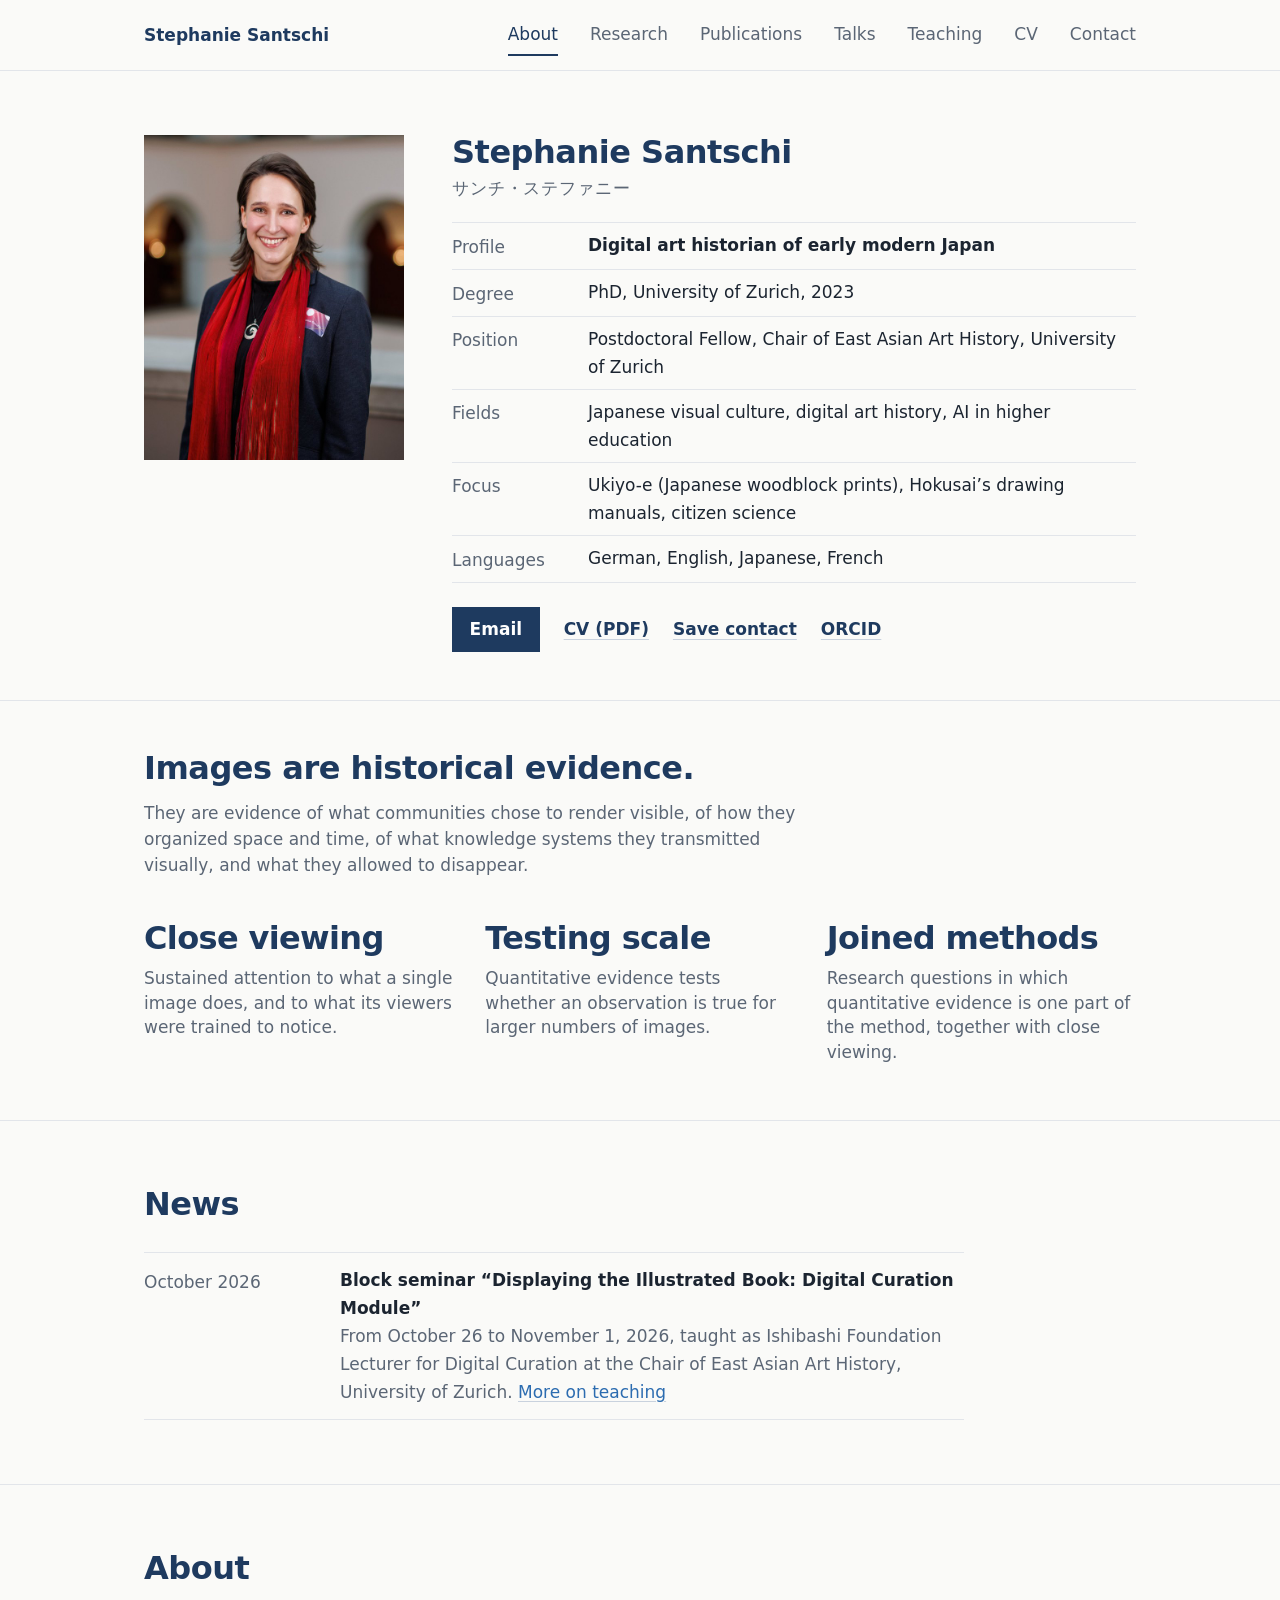
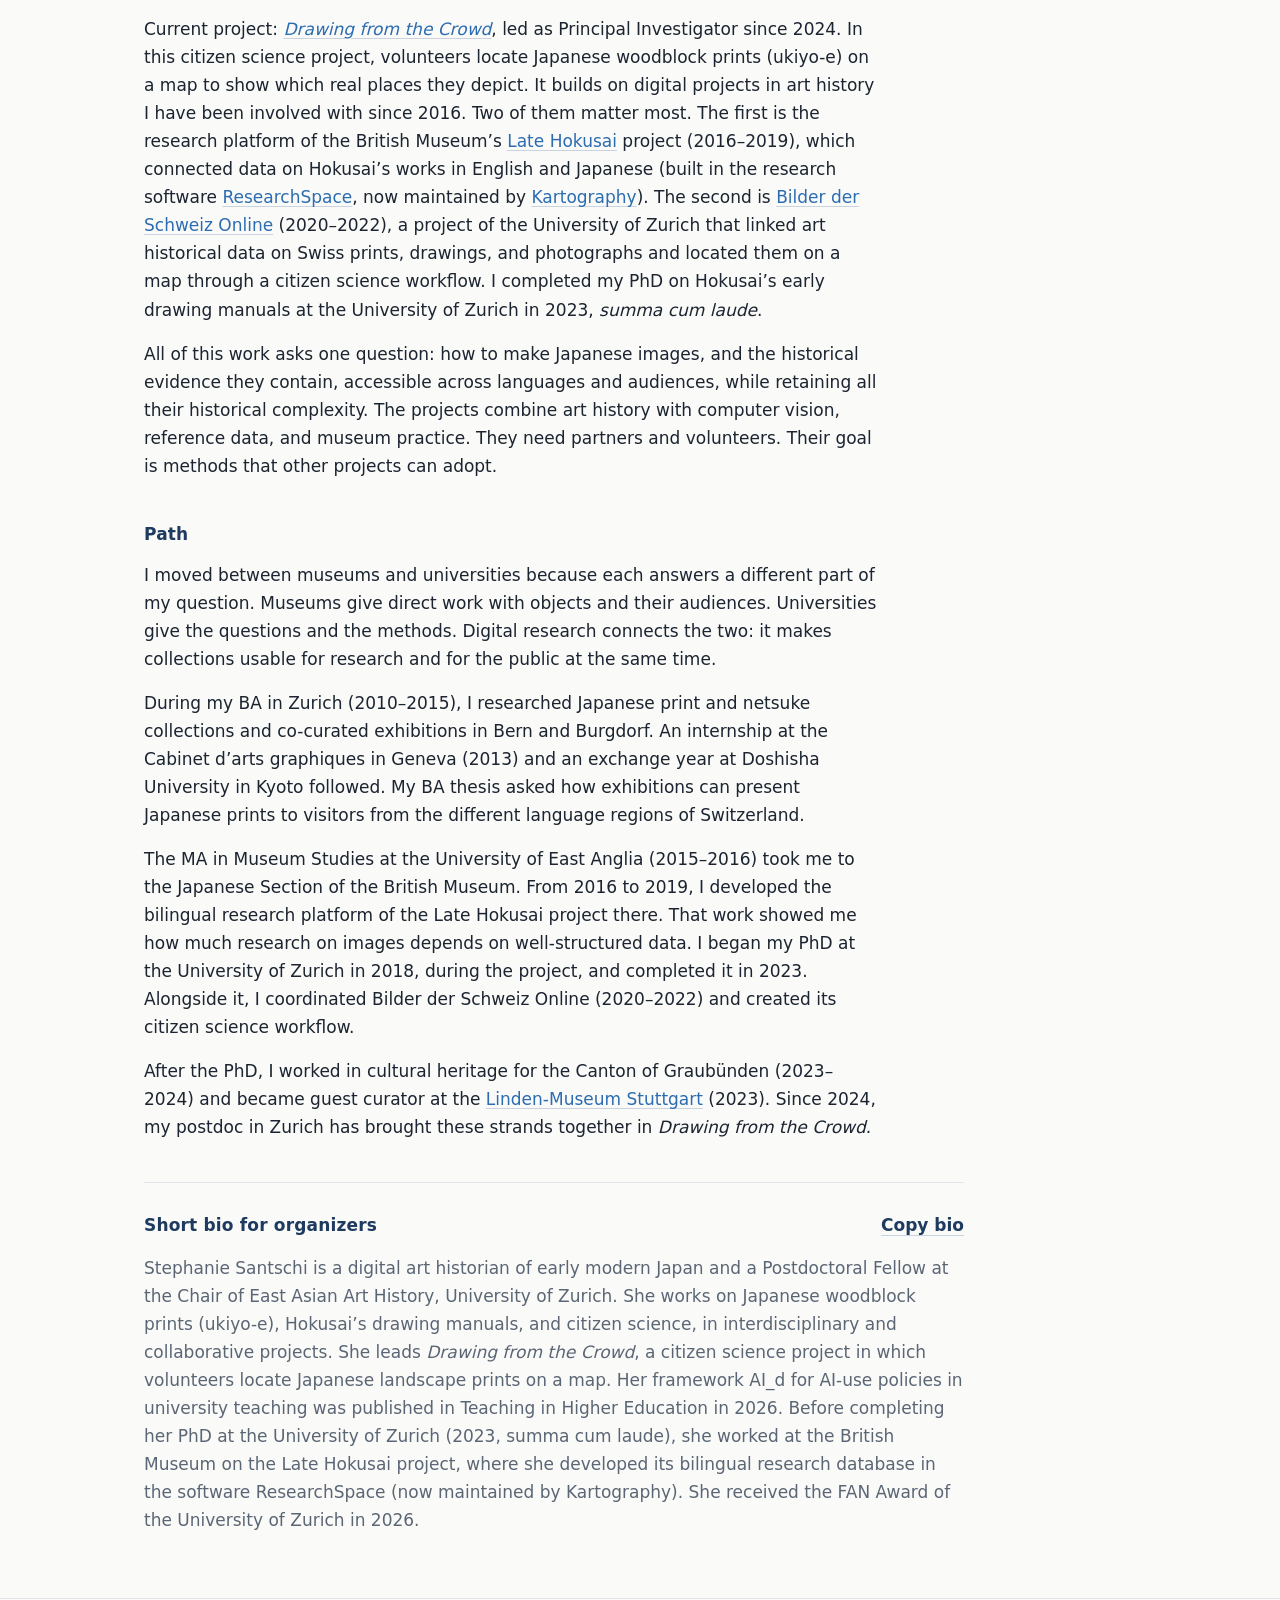
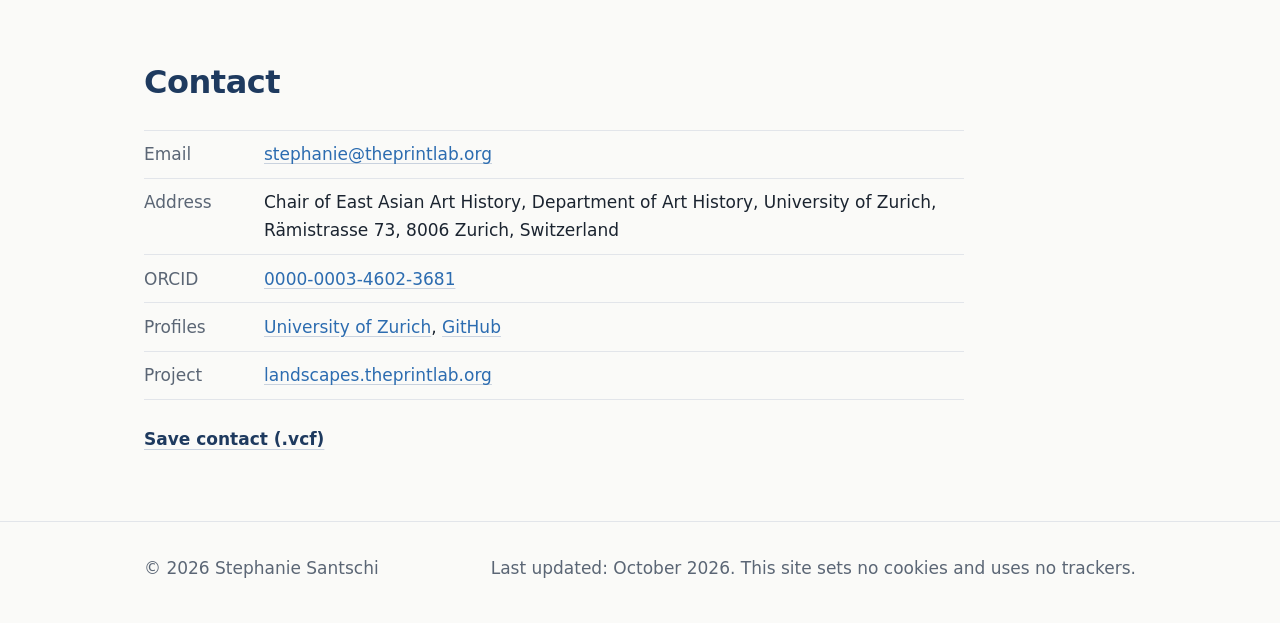
==== index.html @ 29bf8781 "Add files via upload" ====
<!DOCTYPE html>
<html lang="en">
<head>
    <meta charset="UTF-8">
    <meta name="viewport" content="width=device-width, initial-scale=1.0">
    <title>Stephanie Santschi | Digital Art History of Early Modern Japan</title>
    <meta name="description" content="Stephanie Santschi is a digital art historian of early modern Japan. Ukiyo-e, Hokusai, citizen science, and AI in higher education. Postdoctoral Fellow at the University of Zurich.">
    <link rel="canonical" href="https://santschi.theprintlab.org/">
    <link rel="icon" href="data:image/svg+xml,%3Csvg xmlns='http://www.w3.org/2000/svg' viewBox='0 0 64 64'%3E%3Crect width='64' height='64' rx='12' fill='%231E3A5F'/%3E%3Ctext x='32' y='43' font-family='Helvetica,Arial,sans-serif' font-size='30' font-weight='700' fill='%23fff' text-anchor='middle'%3ESS%3C/text%3E%3C/svg%3E">
    <link rel="apple-touch-icon" href="apple-touch-icon.png">
    <meta property="og:type" content="profile">
    <meta property="og:url" content="https://santschi.theprintlab.org/">
    <meta property="og:title" content="Stephanie Santschi">
    <meta property="og:description" content="Art historian of early modern Japan. Ukiyo-e, Hokusai, citizen science, and AI in higher education. University of Zurich.">
    <meta property="og:image" content="https://santschi.theprintlab.org/og-image.jpg">
    <meta property="og:locale" content="en">
    <meta property="profile:first_name" content="Stephanie">
    <meta property="profile:last_name" content="Santschi">
    <meta name="twitter:card" content="summary_large_image">
    <meta name="twitter:title" content="Stephanie Santschi">
    <meta name="twitter:description" content="Art historian of early modern Japan. Ukiyo-e, Hokusai, citizen science, and AI in higher education. University of Zurich.">
    <meta name="twitter:image" content="https://santschi.theprintlab.org/og-image.jpg">

    <script type="application/ld+json">
    {
        "@context": "https://schema.org",
        "@type": "Person",
        "name": "Stephanie Santschi",
        "alternateName": "サンチ・ステファニー",
        "url": "https://santschi.theprintlab.org/",
        "image": "https://santschi.theprintlab.org/Photo_Santschi.jpg",
        "jobTitle": "Postdoctoral Fellow",
        "worksFor": {
            "@type": "CollegeOrUniversity",
            "name": "University of Zurich, Chair of East Asian Art History"
        },
        "alumniOf": [
            { "@type": "CollegeOrUniversity", "name": "University of Zurich" },
            { "@type": "CollegeOrUniversity", "name": "University of East Anglia" }
        ],
        "knowsAbout": ["Japanese art history", "Ukiyo-e", "Katsushika Hokusai", "Digital art history", "Citizen science", "Linked data", "AI in higher education"],
        "identifier": { "@type": "PropertyValue", "propertyID": "ORCID", "value": "0000-0003-4602-3681" },
        "sameAs": [
            "https://orcid.org/0000-0003-4602-3681",
            "https://www.khist.uzh.ch/en/chairs/ostasien/team/Stephanie-Santschi.html",
            "https://github.com/stesantschi",
            "https://landscapes.theprintlab.org"
        ]
    }
    </script>
    <link rel="stylesheet" href="style.css">
</head>
<body>
    <a class="skip" href="#main">Skip to content</a>
    <nav>
        <div class="nav-inner">
            <a href="index.html" class="logo">Stephanie Santschi</a>
            <button class="hamburger" aria-label="Menu" aria-expanded="false" onclick="toggleMenu(this)">
                <span></span><span></span><span></span>
            </button>
            <ul class="nav-links">
                <li><a href="index.html" aria-current="page">About</a></li>
                <li><a href="research.html">Research</a></li>
                <li><a href="publications.html">Publications</a></li>
                <li><a href="talks.html">Talks</a></li>
                <li><a href="teaching.html">Teaching</a></li>
                <li><a href="cv.html">CV</a></li>
                <li><a href="index.html#contact">Contact</a></li>
            </ul>
        </div>
    </nav>

    <main id="main">
        <!-- Facts first -->
        <header class="hero" id="top">
            <div class="container hero-grid">
                <img src="Photo_Santschi.jpg" alt="Portrait of Stephanie Santschi" class="portrait" width="220" height="275">
                <div>
                    <h1>Stephanie Santschi</h1>
                    <p class="name-ja" lang="ja">サンチ・ステファニー</p>
                    <ul class="facts-list">
                        <li><span class="k">Profile</span><span><strong>Digital art historian of early modern Japan</strong></span></li>
                        <li><span class="k">Degree</span><span>PhD, University of Zurich, 2023</span></li>
                        <li><span class="k">Position</span><span>Postdoctoral Fellow, Chair of East Asian Art History, University of Zurich</span></li>
                        <li><span class="k">Fields</span><span>Japanese visual culture, digital art history, AI in higher education</span></li>
                        <li><span class="k">Focus</span><span>Ukiyo-e (Japanese woodblock prints), Hokusai’s drawing manuals, citizen science</span></li>
                        <li><span class="k">Languages</span><span>German, English, Japanese, French</span></li>
                    </ul>
                    <div class="actions">
                        <a href="#" class="btn btn-primary" data-u="stephanie" data-d="theprintlab.org" onclick="return mailTo(this)">Email</a>
                        <a href="Santschi_CV.pdf" class="btn btn-soft">CV (PDF)</a>
                        <button type="button" class="btn btn-line" onclick="downloadVCard()">Save contact</button>
                        <a href="https://orcid.org/0000-0003-4602-3681" class="btn btn-line">ORCID</a>
                    </div>
                </div>
            </div>
        </header>

        <!-- Brand statement -->
        <div class="statement">
            <div class="container">
                <p class="big">Images are historical evidence.</p>
                <p class="small">They are evidence of what communities chose to render visible, of how they organized space and time, of what knowledge systems they transmitted visually, and what they allowed to disappear.</p>
                <ul class="figures">
                    <li><span class="fig">Close viewing</span>Sustained attention to what a single image does, and to what its viewers were trained to notice.</li>
                    <li><span class="fig">Testing scale</span>Quantitative evidence tests whether an observation is true for larger numbers of images.</li>
                    <li><span class="fig">Joined methods</span>Research questions in which quantitative evidence is one part of the method, together with close viewing.</li>
                </ul>
            </div>
        </div>

        <!-- News -->
        <section id="news">
            <div class="container">
                <div class="sec-head"><h2>News</h2></div>
                <div class="body">
                    <ul class="rows">
                        <li><span class="when">October 2026</span><span class="what"><strong>Block seminar “Displaying the Illustrated Book: Digital Curation Module”</strong><span class="sub">From October 26 to November 1, 2026, taught as Ishibashi Foundation Lecturer for Digital Curation at the Chair of East Asian Art History, University of Zurich. <a href="teaching.html">More on teaching</a></span></span></li>
                    </ul>
                </div>
            </div>
        </section>

        <!-- About -->
        <section id="about">
            <div class="container">
                <div class="sec-head"><h2>About</h2></div>
                <div class="body">
                    <p>Current project: <a href="https://landscapes.theprintlab.org"><em>Drawing from the Crowd</em></a>, led as Principal Investigator since 2024. In this citizen science project, volunteers locate Japanese woodblock prints (ukiyo-e) on a map to show which real places they depict. It builds on digital projects in art history I have been involved with since 2016. Two of them matter most. The first is the research platform of the British Museum’s <a href="https://www.britishmuseum.org/research/projects/late-hokusai-thought-technique-society">Late Hokusai</a> project (2016–2019), which connected data on Hokusai’s works in English and Japanese (built in the research software <a href="https://researchspace.org/">ResearchSpace</a>, now maintained by <a href="https://kartography.org/">Kartography</a>). The second is <a href="https://www.sari.uzh.ch/en/portfolio/bilder-der-schweiz-online.html">Bilder der Schweiz Online</a> (2020–2022), a project of the University of Zurich that linked art historical data on Swiss prints, drawings, and photographs and located them on a map through a citizen science workflow. I completed my PhD on Hokusai’s early drawing manuals at the University of Zurich in 2023, <em>summa cum laude</em>.</p>
                    <p>All of this work asks one question: how to make Japanese images, and the historical evidence they contain, accessible across languages and audiences, while retaining all their historical complexity. The projects combine art history with computer vision, reference data, and museum practice. They need partners and volunteers. Their goal is methods that other projects can adopt.</p>
                    <h3>Path</h3>
                    <p>I moved between museums and universities because each answers a different part of my question. Museums give direct work with objects and their audiences. Universities give the questions and the methods. Digital research connects the two: it makes collections usable for research and for the public at the same time.</p>
                    <p>During my BA in Zurich (2010–2015), I researched Japanese print and netsuke collections and co-curated exhibitions in Bern and Burgdorf. An internship at the Cabinet d’arts graphiques in Geneva (2013) and an exchange year at Doshisha University in Kyoto followed. My BA thesis asked how exhibitions can present Japanese prints to visitors from the different language regions of Switzerland.</p>
                    <p>The MA in Museum Studies at the University of East Anglia (2015–2016) took me to the Japanese Section of the British Museum. From 2016 to 2019, I developed the bilingual research platform of the Late Hokusai project there. That work showed me how much research on images depends on well-structured data. I began my PhD at the University of Zurich in 2018, during the project, and completed it in 2023. Alongside it, I coordinated Bilder der Schweiz Online (2020–2022) and created its citizen science workflow.</p>
                    <p>After the PhD, I worked in cultural heritage for the Canton of Graubünden (2023–2024) and became guest curator at the <a href="https://www.lindenmuseum.de/">Linden-Museum Stuttgart</a> (2023). Since 2024, my postdoc in Zurich has brought these strands together in <em>Drawing from the Crowd</em>.</p>

                    <div class="bio-box">
                        <div class="bio-head">
                            <h3>Short bio for organizers</h3>
                            <button type="button" class="btn btn-soft" onclick="copyBio(this)">Copy bio</button>
                        </div>
                        <p id="bio-text">Stephanie Santschi is a digital art historian of early modern Japan and a Postdoctoral Fellow at the Chair of East Asian Art History, University of Zurich. She works on Japanese woodblock prints (ukiyo-e), Hokusai’s drawing manuals, and citizen science, in interdisciplinary and collaborative projects. She leads <em>Drawing from the Crowd</em>, a citizen science project in which volunteers locate Japanese landscape prints on a map. Her framework AI_d for AI-use policies in university teaching was published in Teaching in Higher Education in 2026. Before completing her PhD at the University of Zurich (2023, summa cum laude), she worked at the British Museum on the Late Hokusai project, where she developed its bilingual research database in the software ResearchSpace (now maintained by Kartography). She received the FAN Award of the University of Zurich in 2026.</p>
                    </div>
                </div>
            </div>
        </section>

        <!-- VII Contact -->
        <section id="contact">
            <div class="container">
                <div class="sec-head"><h2>Contact</h2></div>
                <div class="contact-card">
                    <dl>
                        <dt>Email</dt>
                        <dd><a href="#" data-u="stephanie" data-d="theprintlab.org" data-label="1" onclick="return mailTo(this)"></a></dd>
                        <dt>Address</dt>
                        <dd>Chair of East Asian Art History, Department of Art History, University of Zurich, Rämistrasse 73, 8006 Zurich, Switzerland</dd>
                        <dt>ORCID</dt>
                        <dd><a href="https://orcid.org/0000-0003-4602-3681">0000-0003-4602-3681</a></dd>
                        <dt>Profiles</dt>
                        <dd><a href="https://www.khist.uzh.ch/en/chairs/ostasien/team/Stephanie-Santschi.html">University of Zurich</a>, <a href="https://github.com/stesantschi">GitHub</a></dd>
                        <!-- When live: <dt>Digital art history</dt><dd><a href="https://digitalarthistory.theprintlab.org">digitalarthistory.theprintlab.org</a></dd> -->
                        <dt>Project</dt>
                        <dd><a href="https://landscapes.theprintlab.org">landscapes.theprintlab.org</a></dd>
                    </dl>
                    <button type="button" class="btn btn-soft" onclick="downloadVCard()">Save contact (.vcf)</button>
                </div>
            </div>
        </section>
    </main>

    <footer>
        <div class="container">
            <span>&copy; 2026 Stephanie Santschi</span>
            <span>Last updated: October 2026. This site sets no cookies and uses no trackers.</span>
        </div>
    </footer>

    <script src="site.js"></script>
</body>
</html>
---- style.css ----
:root {
    --bg: #FAFAF8;            /* off-white page */
    --surface: #FFFFFF;
    --text: #1B2430;
    --muted: #5B6675;
    --navy: #1E3A5F;          /* headings, primary button */
    --navy-deep: #162C49;
    --blue: #2C6CB0;          /* links, numbers, accents */
    --blue-light: #9CC3EA;    /* accents on navy */
    --blue-soft: #E8F0F9;     /* soft fills */
    --line: #E2E5EA;
    --line-strong: #C9D2DE;

    /* System fonts only: nothing is fetched from another server */
    --font: system-ui, -apple-system, "Segoe UI", Roboto, "Helvetica Neue", Arial,
            "Hiragino Sans", "Yu Gothic", Meiryo, "Noto Sans CJK JP", sans-serif;

    /* Two sizes only: titles and text. Hierarchy comes from weight and colour. */
    --title: 2rem;
    --text-size: 1.0625rem;
    --step--1: var(--text-size);
    --step-0:  var(--text-size);
    --step-1:  var(--text-size);
    --step-2:  var(--title);
    --step-3:  var(--title);
    --step-4:  var(--title);

    --measure: 68ch;
    --radius: 6px;
}

* { margin: 0; padding: 0; box-sizing: border-box; }
html { scroll-behavior: smooth; scroll-padding-top: 4.5rem; }
body {
    font-family: var(--font);
    font-size: var(--step-0);
    line-height: 1.65;
    background: var(--bg);
    color: var(--text);
    -webkit-font-smoothing: antialiased;
}
a { color: var(--blue); text-decoration: underline; text-decoration-color: var(--line-strong); text-underline-offset: 0.18em; }
a:hover { text-decoration-color: var(--blue); }
a:focus-visible, button:focus-visible { outline: 2px solid var(--blue); outline-offset: 2px; border-radius: 2px; }
.skip { position: absolute; left: -999px; }
.skip:focus { left: 1rem; top: 1rem; background: #fff; padding: 0.5rem 1rem; z-index: 200; }

/* Navigation */
nav {
    position: sticky; top: 0; z-index: 100;
    background: rgba(250, 250, 248, 0.94);
    backdrop-filter: blur(8px); -webkit-backdrop-filter: blur(8px);
    border-bottom: 1px solid var(--line);
}
.nav-inner {
    display: flex; align-items: center; justify-content: space-between; flex-wrap: wrap;
    max-width: 1040px; margin: 0 auto; padding: 0.9rem 1.5rem;
}
.logo { font-family: var(--font); font-size: var(--text-size); font-weight: 700; color: var(--navy); text-decoration: none; }
.nav-links { display: flex; gap: 2rem; list-style: none; align-items: center; }
.nav-links a { font-size: var(--step--1); color: var(--muted); text-decoration: none; }
.nav-links a:hover { color: var(--navy); }
.nav-links .num { font-family: var(--font); color: var(--blue); font-weight: 700; margin-right: 0.3rem; }
.hamburger { display: none; flex-direction: column; gap: 5px; padding: 8px; background: none; border: none; cursor: pointer; }
.hamburger span { width: 22px; height: 2px; background: var(--navy); border-radius: 2px; transition: transform 0.25s, opacity 0.25s; }
.hamburger.active span:nth-child(1) { transform: translateY(7px) rotate(45deg); }
.hamburger.active span:nth-child(2) { opacity: 0; }
.hamburger.active span:nth-child(3) { transform: translateY(-7px) rotate(-45deg); }

.container { max-width: 1040px; margin: 0 auto; padding: 0 1.5rem; }

/* Hero: facts first */
.hero { padding: 4rem 0 3rem; }
.hero-grid { display: grid; grid-template-columns: 260px minmax(0, 1fr); gap: 3rem; align-items: start; }
.portrait { width: 260px; height: 325px; object-fit: cover; object-position: center top; background: var(--line); }
.hero h1 { font-size: var(--step-4); line-height: 1.08; font-weight: 700; color: var(--navy); letter-spacing: -0.015em; }
.name-ja { color: var(--muted); margin: 0.3rem 0 1.25rem; letter-spacing: 0.05em; }
.facts-list { list-style: none; margin-bottom: 1.5rem; border-top: 1px solid var(--line); }
.facts-list li { display: grid; grid-template-columns: 7.5rem minmax(0, 1fr); gap: 1rem; padding: 0.5rem 0; border-bottom: 1px solid var(--line); }
.facts-list .k { font-size: var(--step--1); color: var(--muted); padding-top: 0.1rem; }
.actions { display: flex; flex-wrap: wrap; gap: 0.5rem 1.5rem; align-items: center; }
.btn {
    font: inherit; font-size: var(--step--1); font-weight: 600; color: var(--navy);
    background: none; border: 0; padding: 0.3rem 0; cursor: pointer;
    text-decoration: underline; text-decoration-color: var(--line-strong); text-underline-offset: 0.25em;
}
.btn:hover { text-decoration-color: var(--navy); }
.btn-primary { background: var(--navy); color: #fff; padding: 0.55rem 1.1rem; text-decoration: none; }
.btn-primary:hover { background: var(--navy-deep); }

/* Statement: type only */
.statement { padding: 3rem 0 3.5rem; border-top: 1px solid var(--line); }
.statement p.big { font-size: var(--step-3); font-weight: 700; line-height: 1.2; color: var(--navy); letter-spacing: -0.015em; }
.statement p.small { max-width: 62ch; color: var(--muted); font-size: var(--step-1); line-height: 1.55; margin-top: 0.75rem; }
.figures { list-style: none; display: grid; grid-template-columns: repeat(3, minmax(0, 1fr)); gap: 2rem; margin-top: 2.25rem; }
.figures li { color: var(--muted); font-size: var(--step--1); line-height: 1.45; }
.figures .fig { display: block; color: var(--navy); font-size: var(--step-3); font-weight: 700; letter-spacing: -0.02em; margin-bottom: 0.3rem; }

/* Sections */
section { padding: 4rem 0; border-top: 1px solid var(--line); }
.sec-head { display: flex; align-items: baseline; gap: 0.9rem; margin-bottom: 1.75rem; }
.sec-head .num { font-size: var(--title); font-weight: 700; color: var(--blue); min-width: 2.2rem; }
h2 { font-size: var(--step-3); font-weight: 700; letter-spacing: -0.015em; color: var(--navy); line-height: 1.2; }
h3 { font-size: var(--step-0); font-weight: 700; color: var(--navy); margin: 2.5rem 0 0.8rem; letter-spacing: 0.01em; }
h4 { font-size: var(--step-1); color: var(--navy); line-height: 1.3; margin-bottom: 0.4rem; }
.body > h3:first-child { margin-top: 0; }
.body p { max-width: var(--measure); margin-bottom: 1rem; }
.body p:last-child { margin-bottom: 0; }
.lead { font-weight: 600; color: var(--navy); }

.questions { margin: 1.75rem 0; }
.questions p { font-size: var(--step-1); font-weight: 600; line-height: 1.4; margin: 0.2rem 0; color: var(--navy); }

.band { max-width: var(--measure); margin-top: 2rem; }
.band .gold { display: block; font-weight: 700; color: var(--navy); }

/* Columns without boxes */
.grid2 { display: grid; grid-template-columns: repeat(auto-fit, minmax(min(300px, 100%), 1fr)); gap: 2rem 3rem; }
.grid3 { display: grid; grid-template-columns: repeat(auto-fit, minmax(min(240px, 100%), 1fr)); gap: 2rem 2.5rem; }
.questions + .grid2 { margin-top: 1.75rem; }
.card p { color: var(--muted); margin-bottom: 0.6rem; max-width: none; }
.card p:last-child { margin-bottom: 0; }
.kicker { display: block; font-size: var(--step--1); color: var(--muted); margin-bottom: 0.3rem; }

.ptable { width: 100%; border-collapse: collapse; font-size: var(--step--1); margin: 0.75rem 0 1rem; }
.ptable th, .ptable td { text-align: left; padding: 0.4rem 0.5rem 0.4rem 0; border-bottom: 1px solid var(--line); vertical-align: top; }
.ptable th { color: var(--muted); font-weight: 500; width: 7.5rem; }
.links { display: flex; flex-wrap: wrap; gap: 0.4rem 1.5rem; font-size: var(--step--1); font-weight: 600; }

.concept h4 { font-style: italic; }
.concept p { color: var(--muted); }

/* Plain lists */
.chips { list-style: none; columns: 2; column-gap: 3rem; max-width: 820px; }
.chips li { padding: 0.3rem 0; break-inside: avoid; }

.rows { list-style: none; max-width: 820px; }
.rows li { display: grid; grid-template-columns: 11rem minmax(0, 1fr); gap: 1.25rem; padding: 0.8rem 0; border-bottom: 1px solid var(--line); }
.rows li:first-child { border-top: 1px solid var(--line); }
.when { font-size: var(--step--1); color: var(--muted); font-variant-numeric: tabular-nums; padding-top: 0.15rem; }
.what strong { font-weight: 600; }
.what .sub { display: block; font-size: var(--step--1); color: var(--muted); }

.pubs { list-style: none; max-width: 820px; }
.pubs li { padding: 0.7rem 0; border-bottom: 1px solid var(--line); }
.pubs li:first-child { border-top: 1px solid var(--line); }
.pubs .venue { color: var(--muted); }
.pubs .link { font-size: var(--step--1); font-weight: 600; white-space: nowrap; }
.pubs .link.url { font-weight: 400; white-space: normal; overflow-wrap: anywhere; }

.note { font-size: var(--step--1); color: var(--muted); margin-top: 1rem; }

.feature { margin: 2.5rem 0 0; max-width: 820px; }
.feature img { display: block; width: 100%; height: auto; }
.feature figcaption { font-size: var(--step--1); color: var(--muted); margin-top: 0.5rem; }

.bio-box { margin-top: 2.5rem; padding-top: 1.5rem; border-top: 1px solid var(--line); max-width: 820px; }
.bio-head { display: flex; justify-content: space-between; align-items: baseline; gap: 1rem; flex-wrap: wrap; margin-bottom: 0.6rem; }
.bio-head h3 { margin: 0; }
.bio-box p { color: var(--muted); max-width: none; }

.contact-card { max-width: 820px; }
.contact-card dl { display: grid; grid-template-columns: 7.5rem minmax(0, 1fr); gap: 0; margin-bottom: 1.25rem; border-top: 1px solid var(--line); }
.contact-card dt, .contact-card dd { padding: 0.6rem 0; border-bottom: 1px solid var(--line); }
.contact-card dt { font-size: var(--step--1); color: var(--muted); }
.contact-card dd { overflow-wrap: anywhere; }

/* Partner slider: outlined tiles, manual scrolling only */
.slider { max-width: 100%; }
.slides { list-style: none; display: flex; gap: 1rem; overflow-x: auto; scroll-snap-type: x mandatory; scroll-behavior: smooth; padding-bottom: 0.5rem; scrollbar-width: thin; }
.slides:focus-visible { outline: 2px solid var(--blue); outline-offset: 4px; }
.slide { flex: 0 0 15rem; scroll-snap-align: start; border: 1px solid var(--line-strong); padding: 1.1rem 1.2rem; min-height: 8.5rem; display: flex; flex-direction: column; gap: 0.4rem; }
.slide strong { color: var(--navy); font-weight: 600; }
.slide span { color: var(--muted); }
.slider-nav { display: flex; gap: 0.5rem; margin-top: 0.75rem; }
.slider-btn { font: inherit; width: 2.5rem; height: 2.5rem; border: 1px solid var(--line-strong); background: none; color: var(--navy); cursor: pointer; }
.slider-btn:hover { border-color: var(--navy); }
@media (prefers-reduced-motion: reduce) { .slides { scroll-behavior: auto; } }

footer { border-top: 1px solid var(--line); color: var(--muted); padding: 2rem 0 2.5rem; font-size: var(--step--1); }
footer .container { display: flex; justify-content: space-between; flex-wrap: wrap; gap: 0.5rem 1.5rem; }

@media (max-width: 960px) {
    .hamburger { display: flex; }
    .nav-links { display: none; flex-direction: column; gap: 0.9rem; width: 100%; padding: 1rem 0 0.5rem; }
    .nav-links.active { display: flex; }
}
@media (max-width: 700px) {
    .nav-inner, .container { padding-left: 1rem; padding-right: 1rem; }
    .hero { padding: 2rem 0 2.5rem; }
    .hero-grid { grid-template-columns: 1fr; gap: 1.5rem; }
    .portrait { width: 140px; height: 175px; }
    .hero h1 { font-size: var(--step-3); }
    .facts-list li { grid-template-columns: 1fr; gap: 0; }
    .statement { padding: 2.25rem 0 2.5rem; }
    .statement p.big { font-size: var(--step-2); }
    .figures { grid-template-columns: 1fr; gap: 1rem; }
    section { padding: 2.75rem 0; }
    h2 { font-size: var(--step-2); }
    .rows li { grid-template-columns: 1fr; gap: 0.1rem; }
    .contact-card dl { grid-template-columns: 1fr; }
    .contact-card dt { border-bottom: 0; padding-bottom: 0; }
    .chips { columns: 1; }
}
@media print {
    nav, .actions, footer, .statement, .contact-card .btn { display: none; }
    body { background: #fff; font-size: 11pt; }
    section { padding: 1.25rem 0; }
}

/* Current page in the menu */
.nav-links a { display: inline-block; padding: 0.35rem 0; border-bottom: 2px solid transparent; }
.nav-links a[aria-current="page"] { color: var(--navy); border-bottom-color: var(--navy); }
@media (max-width: 960px) { .nav-links a[aria-current="page"] { border-bottom-color: transparent; font-weight: 600; } }

/* Page heading on sub-pages */
.page-head { padding: 3.5rem 0 0; }
.page-head h1 { font-size: var(--title); line-height: 1.15; font-weight: 700; color: var(--navy); letter-spacing: -0.015em; }
.page-head p { color: var(--muted); margin-top: 0.5rem; max-width: var(--measure); }
.page-head + section { border-top: 0; padding-top: 2.5rem; }

/* Unfoldable lists */
details.more { max-width: 820px; margin-top: 1rem; }
details.more > summary {
    cursor: pointer; list-style: none; font-weight: 600; color: var(--navy);
    padding: 0.8rem 0; border-bottom: 1px solid var(--line);
}
details.more > summary::-webkit-details-marker { display: none; }
details.more > summary::after { content: "Show"; float: right; font-weight: 400; color: var(--blue); }
details.more[open] > summary::after { content: "Hide"; }
details.more > .rows li:first-child, details.more > .pubs li:first-child { border-top: 0; }
.year { font-weight: 700; color: var(--navy); margin: 2rem 0 0.4rem; }
.year:first-child { margin-top: 0; }
.next-links { display: flex; flex-wrap: wrap; gap: 0.5rem 1.5rem; margin-top: 2rem; font-weight: 600; }
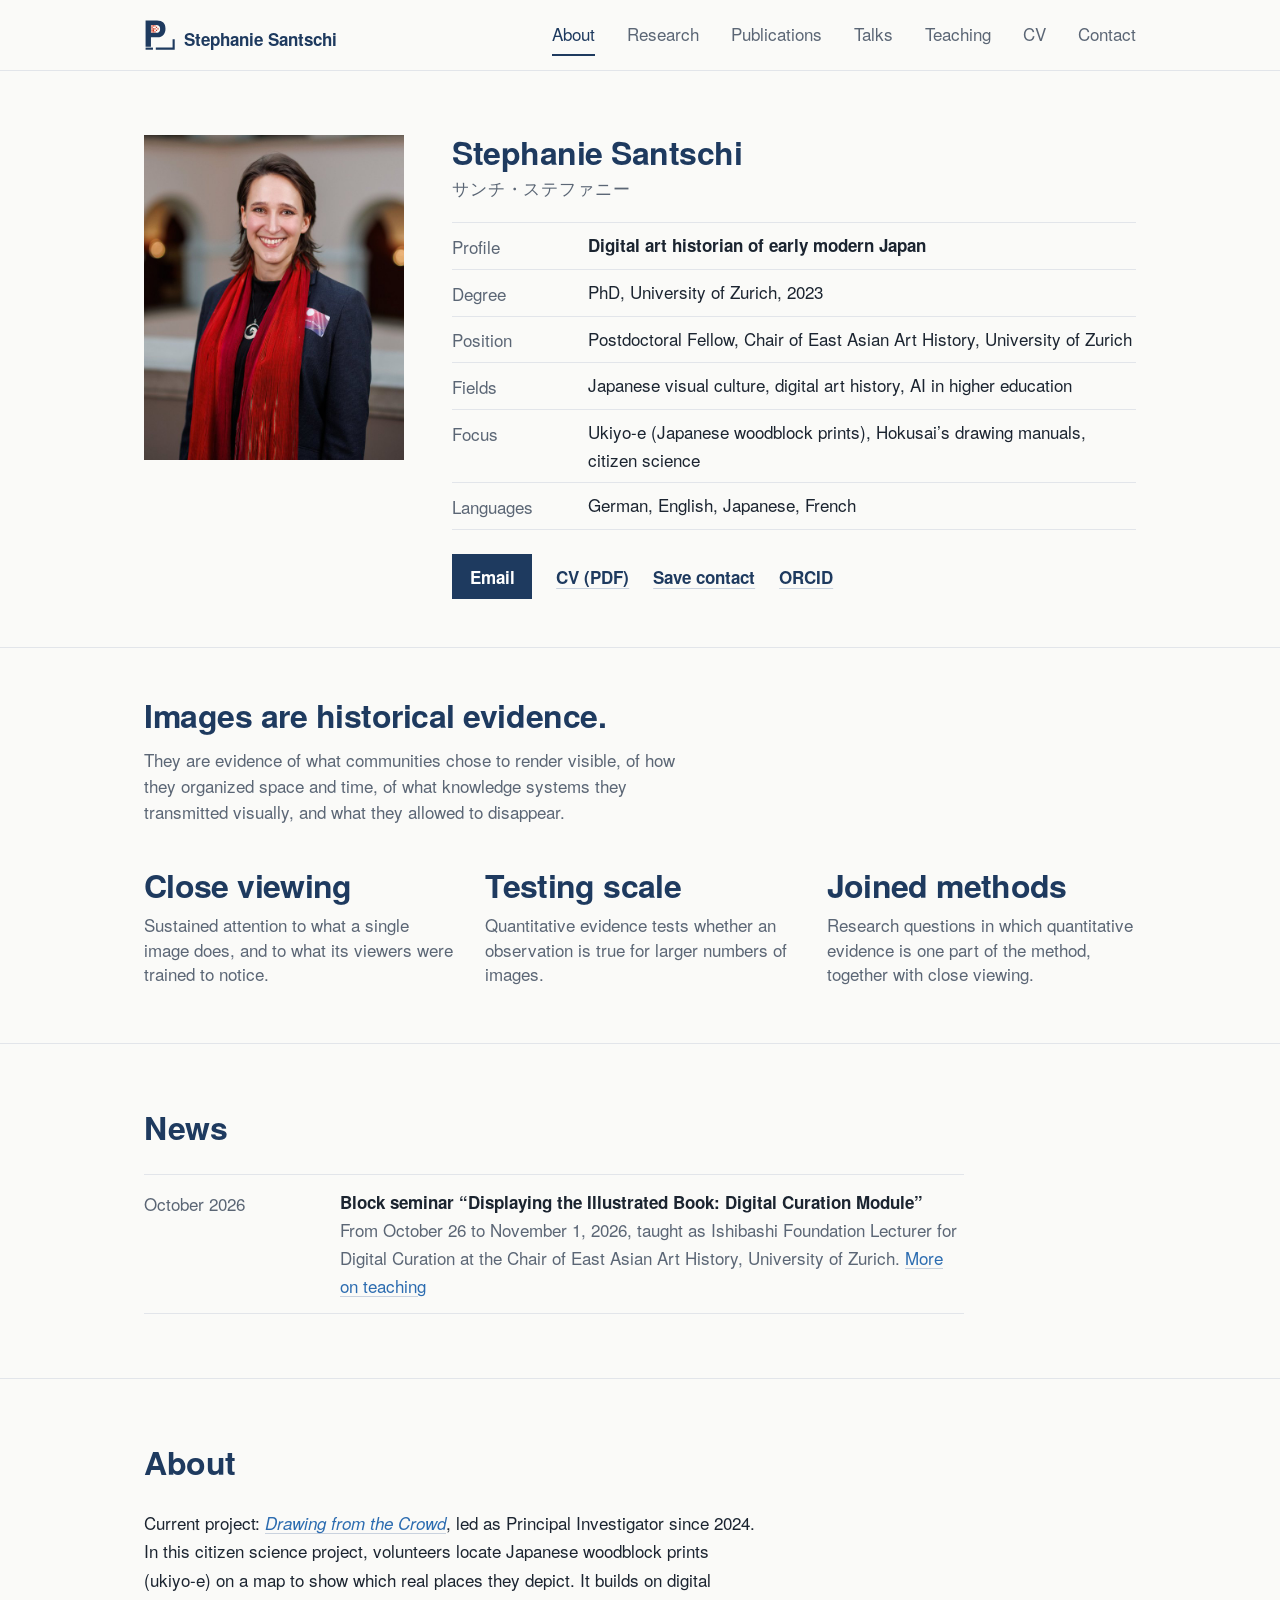
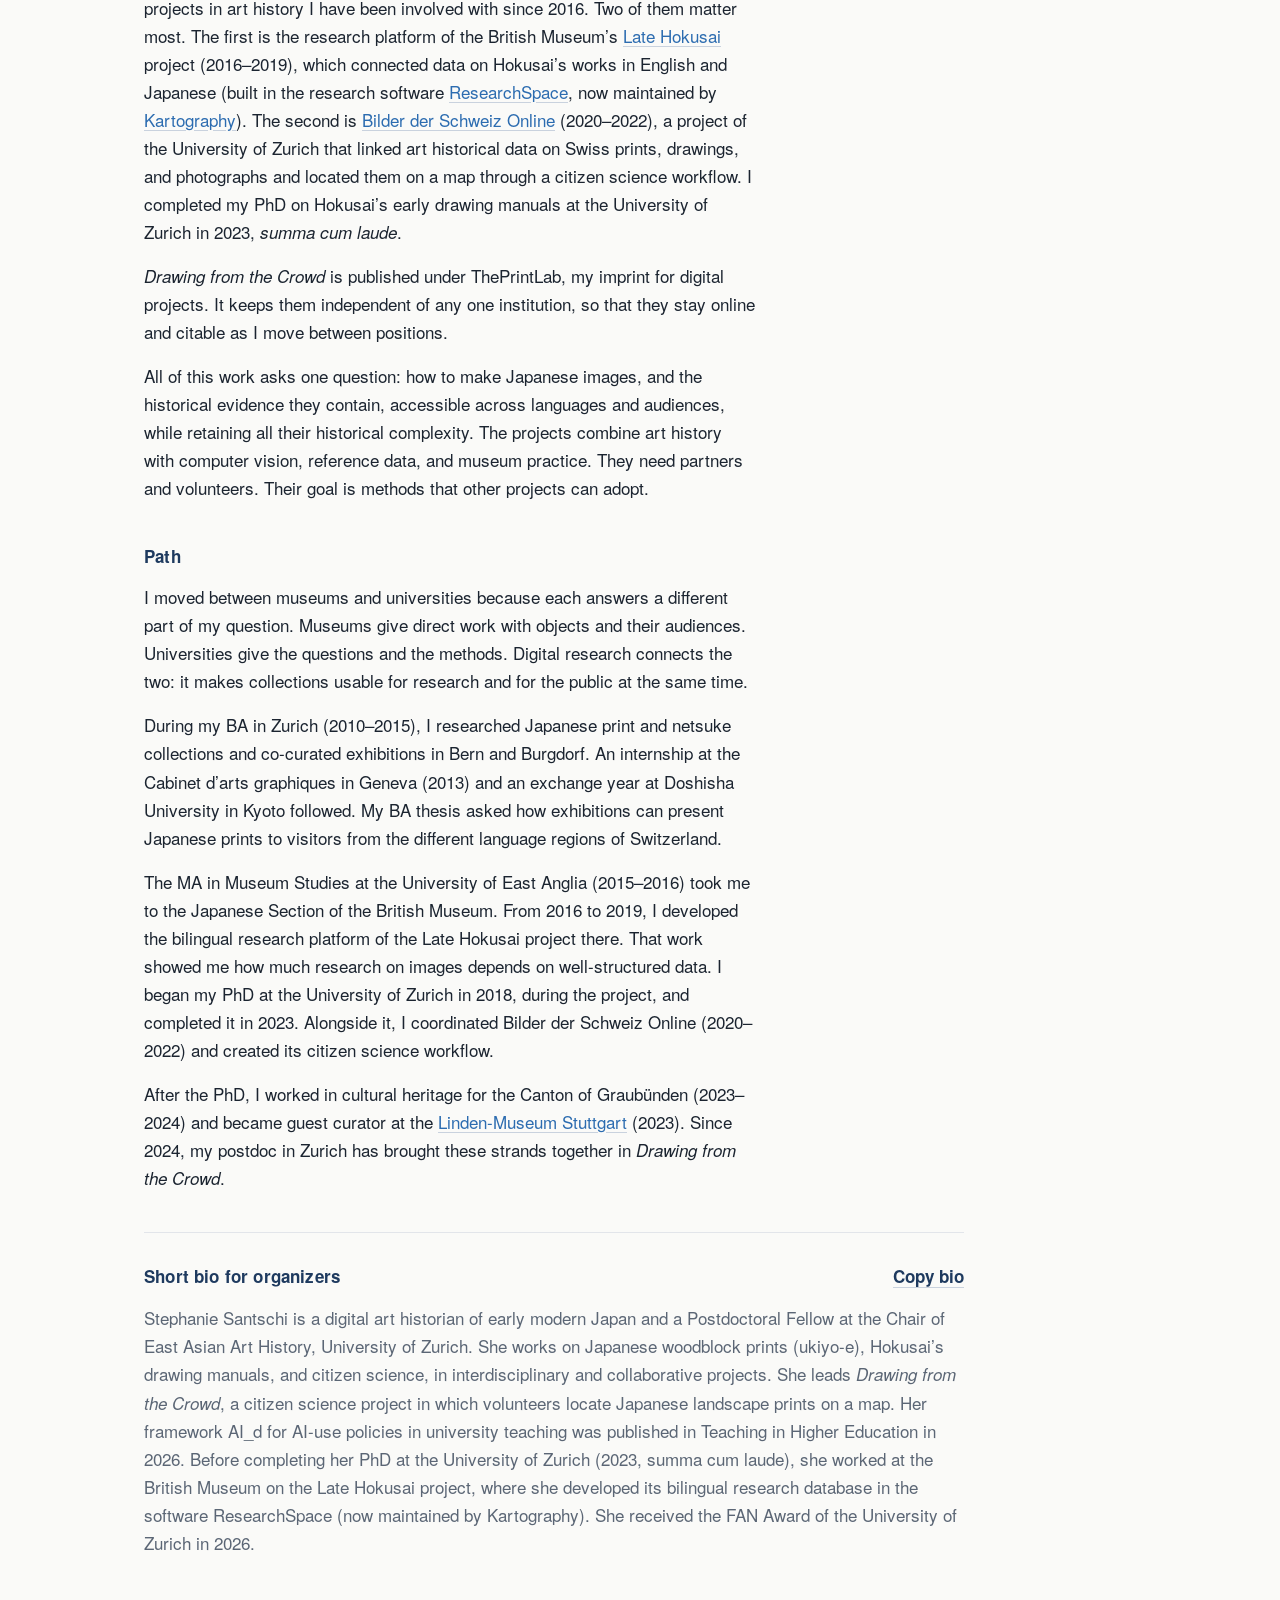
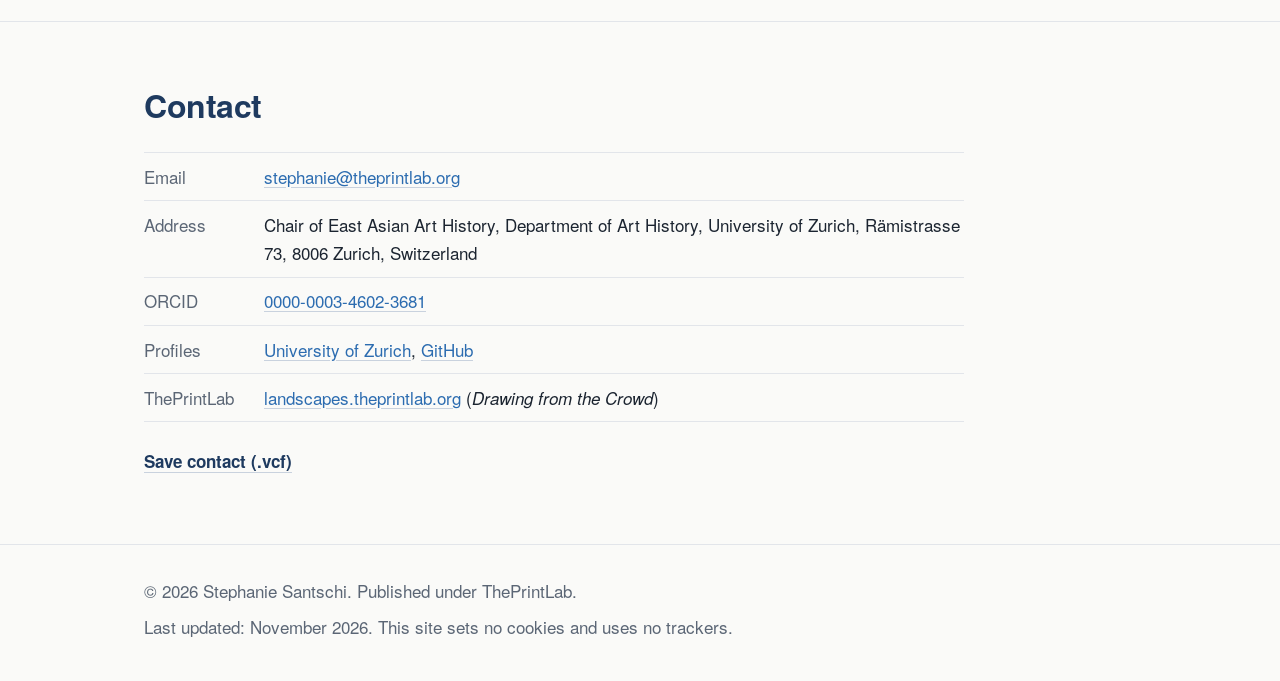
==== commit 9000335d: "Position ThePrintLab; AI_d scripts use stephanie@theprintlab.org - About: one sentence on ThePrintLa" ====
--- a/index.html
+++ b/index.html
@@ -6,7 +6,7 @@
     <title>Stephanie Santschi | Digital Art History of Early Modern Japan</title>
     <meta name="description" content="Stephanie Santschi is a digital art historian of early modern Japan. Ukiyo-e, Hokusai, citizen science, and AI in higher education. Postdoctoral Fellow at the University of Zurich.">
     <link rel="canonical" href="https://santschi.theprintlab.org/">
-    <link rel="icon" href="data:image/svg+xml,%3Csvg xmlns='http://www.w3.org/2000/svg' viewBox='0 0 64 64'%3E%3Crect width='64' height='64' rx='12' fill='%231E3A5F'/%3E%3Ctext x='32' y='43' font-family='Helvetica,Arial,sans-serif' font-size='30' font-weight='700' fill='%23fff' text-anchor='middle'%3ESS%3C/text%3E%3C/svg%3E">
+    <link rel="icon" href="data:image/svg+xml,%3Csvg%20xmlns%3D%22http%3A//www.w3.org/2000/svg%22%20viewBox%3D%22130%2088%20818%20818%22%3E%3Cg%20fill%3D%22%230E3150%22%3E%3Cpath%20fill-rule%3D%22evenodd%22%20d%3D%22M674.3%20332.6C674.3%20200.4%20599.1%20128.0%20461.5%20128.0H170.0V788.0H305.8V552.6H475.1C596.4%20552.6%20674.3%20466.6%20674.3%20332.6ZM538.5%20340.8C538.5%20407.8%20505.0%20439.4%20432.6%20439.4H305.8V241.2H432.6C505.0%20241.2%20538.5%20272.9%20538.5%20340.8Z%22/%3E%3Cpath%20d%3D%22M170%20812H357V866H170Z%22/%3E%3Cpath%20d%3D%22M429%20812H854V600H908V866H429Z%22/%3E%3C/g%3E%3Cpath%20fill%3D%22%23D23A22%22%20d%3D%22M318%20249h30v30h-30zM318%20287h30v30h-30zM318%20325h30v30h-30zM318%20363h30v30h-30zM318%20401h30v30h-30zM356%20249h30v30h-30zM356%20325h30v30h-30zM356%20363h30v30h-30zM356%20401h30v30h-30zM394%20249h30v30h-30zM394%20325h30v30h-30zM394%20401h30v30h-30zM432%20287h30v30h-30zM432%20363h30v30h-30zM470%20325h30v30h-30z%22/%3E%3C/svg%3E">
     <link rel="apple-touch-icon" href="apple-touch-icon.png">
     <meta property="og:type" content="profile">
     <meta property="og:url" content="https://santschi.theprintlab.org/">
@@ -54,7 +54,7 @@
     <a class="skip" href="#main">Skip to content</a>
     <nav>
         <div class="nav-inner">
-            <a href="index.html" class="logo">Stephanie Santschi</a>
+            <a href="index.html" class="logo"><svg class="logo-mark" viewBox="130 88 818 818" aria-hidden="true" focusable="false"><g fill="currentColor"><path fill-rule="evenodd" d="M674.3 332.6C674.3 200.4 599.1 128.0 461.5 128.0H170.0V788.0H305.8V552.6H475.1C596.4 552.6 674.3 466.6 674.3 332.6ZM538.5 340.8C538.5 407.8 505.0 439.4 432.6 439.4H305.8V241.2H432.6C505.0 241.2 538.5 272.9 538.5 340.8Z"/><path d="M170 812H357V866H170Z"/><path d="M429 812H854V600H908V866H429Z"/></g><path fill="#D23A22" d="M318 249h30v30h-30zM318 287h30v30h-30zM318 325h30v30h-30zM318 363h30v30h-30zM318 401h30v30h-30zM356 249h30v30h-30zM356 325h30v30h-30zM356 363h30v30h-30zM356 401h30v30h-30zM394 249h30v30h-30zM394 325h30v30h-30zM394 401h30v30h-30zM432 287h30v30h-30zM432 363h30v30h-30zM470 325h30v30h-30z"/></svg><span>Stephanie Santschi</span></a>
             <button class="hamburger" aria-label="Menu" aria-expanded="false" onclick="toggleMenu(this)">
                 <span></span><span></span><span></span>
             </button>
@@ -127,6 +127,7 @@
                 <div class="sec-head"><h2>About</h2></div>
                 <div class="body">
                     <p>Current project: <a href="https://landscapes.theprintlab.org"><em>Drawing from the Crowd</em></a>, led as Principal Investigator since 2024. In this citizen science project, volunteers locate Japanese woodblock prints (ukiyo-e) on a map to show which real places they depict. It builds on digital projects in art history I have been involved with since 2016. Two of them matter most. The first is the research platform of the British Museum’s <a href="https://www.britishmuseum.org/research/projects/late-hokusai-thought-technique-society">Late Hokusai</a> project (2016–2019), which connected data on Hokusai’s works in English and Japanese (built in the research software <a href="https://researchspace.org/">ResearchSpace</a>, now maintained by <a href="https://kartography.org/">Kartography</a>). The second is <a href="https://www.sari.uzh.ch/en/portfolio/bilder-der-schweiz-online.html">Bilder der Schweiz Online</a> (2020–2022), a project of the University of Zurich that linked art historical data on Swiss prints, drawings, and photographs and located them on a map through a citizen science workflow. I completed my PhD on Hokusai’s early drawing manuals at the University of Zurich in 2023, <em>summa cum laude</em>.</p>
+                    <p><em>Drawing from the Crowd</em> is published under ThePrintLab, my imprint for digital projects. It keeps them independent of any one institution, so that they stay online and citable as I move between positions.</p>
                     <p>All of this work asks one question: how to make Japanese images, and the historical evidence they contain, accessible across languages and audiences, while retaining all their historical complexity. The projects combine art history with computer vision, reference data, and museum practice. They need partners and volunteers. Their goal is methods that other projects can adopt.</p>
                     <h3>Path</h3>
                     <p>I moved between museums and universities because each answers a different part of my question. Museums give direct work with objects and their audiences. Universities give the questions and the methods. Digital research connects the two: it makes collections usable for research and for the public at the same time.</p>
@@ -160,8 +161,8 @@
                         <dt>Profiles</dt>
                         <dd><a href="https://www.khist.uzh.ch/en/chairs/ostasien/team/Stephanie-Santschi.html">University of Zurich</a>, <a href="https://github.com/stesantschi">GitHub</a></dd>
                         <!-- When live: <dt>Digital art history</dt><dd><a href="https://digitalarthistory.theprintlab.org">digitalarthistory.theprintlab.org</a></dd> -->
-                        <dt>Project</dt>
-                        <dd><a href="https://landscapes.theprintlab.org">landscapes.theprintlab.org</a></dd>
+                        <dt>ThePrintLab</dt>
+                        <dd><a href="https://landscapes.theprintlab.org">landscapes.theprintlab.org</a> (<em>Drawing from the Crowd</em>)</dd>
                     </dl>
                     <button type="button" class="btn btn-soft" onclick="downloadVCard()">Save contact (.vcf)</button>
                 </div>
@@ -171,8 +172,8 @@
 
     <footer>
         <div class="container">
-            <span>&copy; 2026 Stephanie Santschi</span>
-            <span>Last updated: October 2026. This site sets no cookies and uses no trackers.</span>
+            <span>&copy; <span class="current-year">2026</span> Stephanie Santschi. Published under ThePrintLab.</span>
+            <span>Last updated: November 2026. This site sets no cookies and uses no trackers.</span>
         </div>
     </footer>
 
--- a/style.css
+++ b/style.css
@@ -1,3 +1,9 @@
+/* TeX Gyre Heros (GUST Font License, see fonts/GUST-FONT-LICENSE.txt) */
+@font-face { font-family: "TeX Gyre Heros"; src: url("/fonts/TeXGyreHeros-Regular.woff2") format("woff2"); font-weight: 400; font-style: normal; font-display: swap; }
+@font-face { font-family: "TeX Gyre Heros"; src: url("/fonts/TeXGyreHeros-Italic.woff2") format("woff2"); font-weight: 400; font-style: italic; font-display: swap; }
+@font-face { font-family: "TeX Gyre Heros"; src: url("/fonts/TeXGyreHeros-Bold.woff2") format("woff2"); font-weight: 700; font-style: normal; font-display: swap; }
+@font-face { font-family: "TeX Gyre Heros"; src: url("/fonts/TeXGyreHeros-BoldItalic.woff2") format("woff2"); font-weight: 700; font-style: italic; font-display: swap; }
+
 :root {
     --bg: #FAFAF8;            /* off-white page */
     --surface: #FFFFFF;
@@ -11,9 +17,12 @@
     --line: #E2E5EA;
     --line-strong: #C9D2DE;
 
-    /* System fonts only: nothing is fetched from another server */
-    --font: system-ui, -apple-system, "Segoe UI", Roboto, "Helvetica Neue", Arial,
-            "Hiragino Sans", "Yu Gothic", Meiryo, "Noto Sans CJK JP", sans-serif;
+    /* ThePrintLab typeface: TeX Gyre Heros, a free version of Helvetica's design,
+       served from this site's own fonts/ folder (see @font-face at the top); nothing is fetched from another server.
+       Japanese falls through to Hiragino Kaku Gothic (Yu Gothic / Meiryo on Windows). */
+    --font: "TeX Gyre Heros", "Helvetica Neue", Helvetica, Arial,
+            "Hiragino Kaku Gothic ProN", "Hiragino Sans", "Yu Gothic Medium", "Yu Gothic", YuGothic,
+            Meiryo, "Noto Sans JP", "Noto Sans CJK JP", sans-serif;
 
     /* Two sizes only: titles and text. Hierarchy comes from weight and colour. */
     --title: 2rem;
@@ -56,7 +65,11 @@
     display: flex; align-items: center; justify-content: space-between; flex-wrap: wrap;
     max-width: 1040px; margin: 0 auto; padding: 0.9rem 1.5rem;
 }
-.logo { font-family: var(--font); font-size: var(--text-size); font-weight: 700; color: var(--navy); text-decoration: none; }
+.logo { font-family: var(--font); font-size: var(--text-size); font-weight: 700; color: var(--navy); text-decoration: none;
+        display: inline-flex; align-items: flex-end; gap: 0.5rem; }
+/* ThePrintLab mark beside the name; the name sits on the mark's baseline bar */
+.logo-mark { width: 1.9em; height: 1.9em; flex: 0 0 auto; }
+.logo span { line-height: 1; padding-bottom: 0.2em; }
 .nav-links { display: flex; gap: 2rem; list-style: none; align-items: center; }
 .nav-links a { font-size: var(--step--1); color: var(--muted); text-decoration: none; }
 .nav-links a:hover { color: var(--navy); }
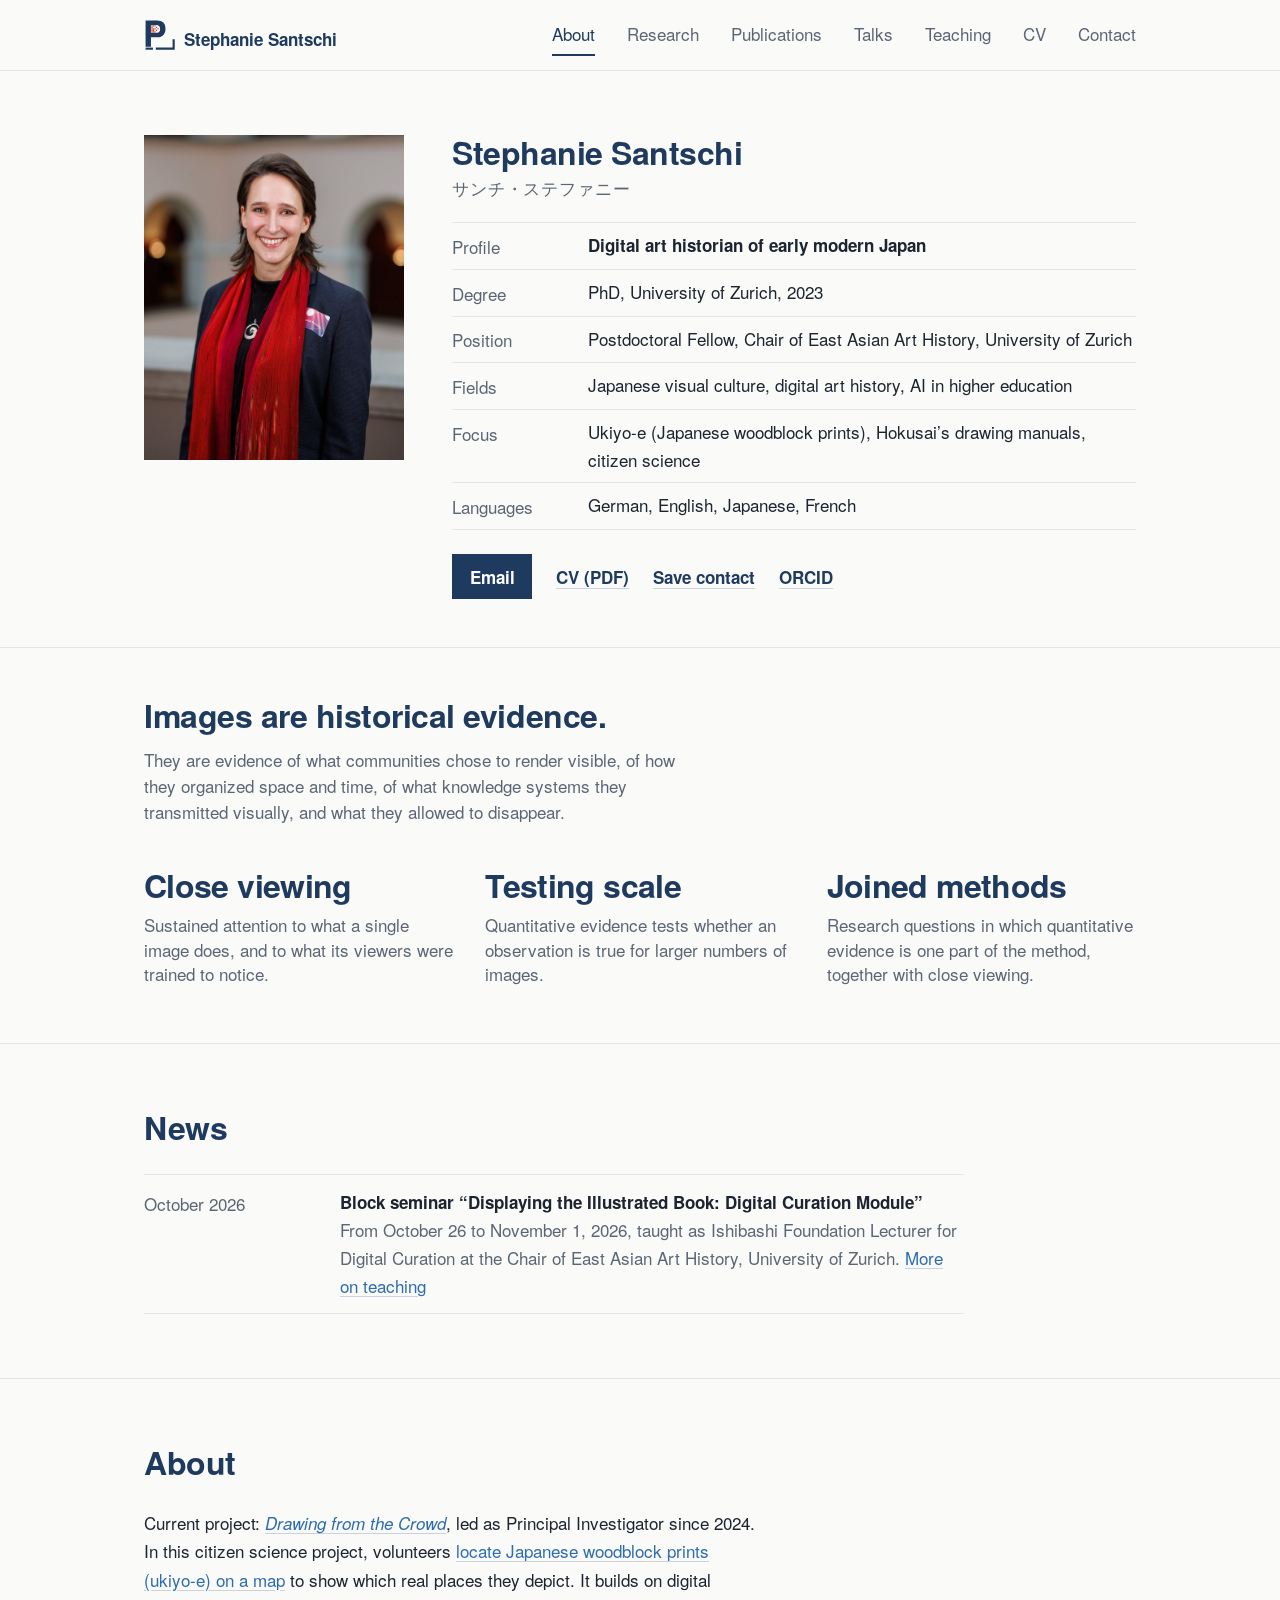
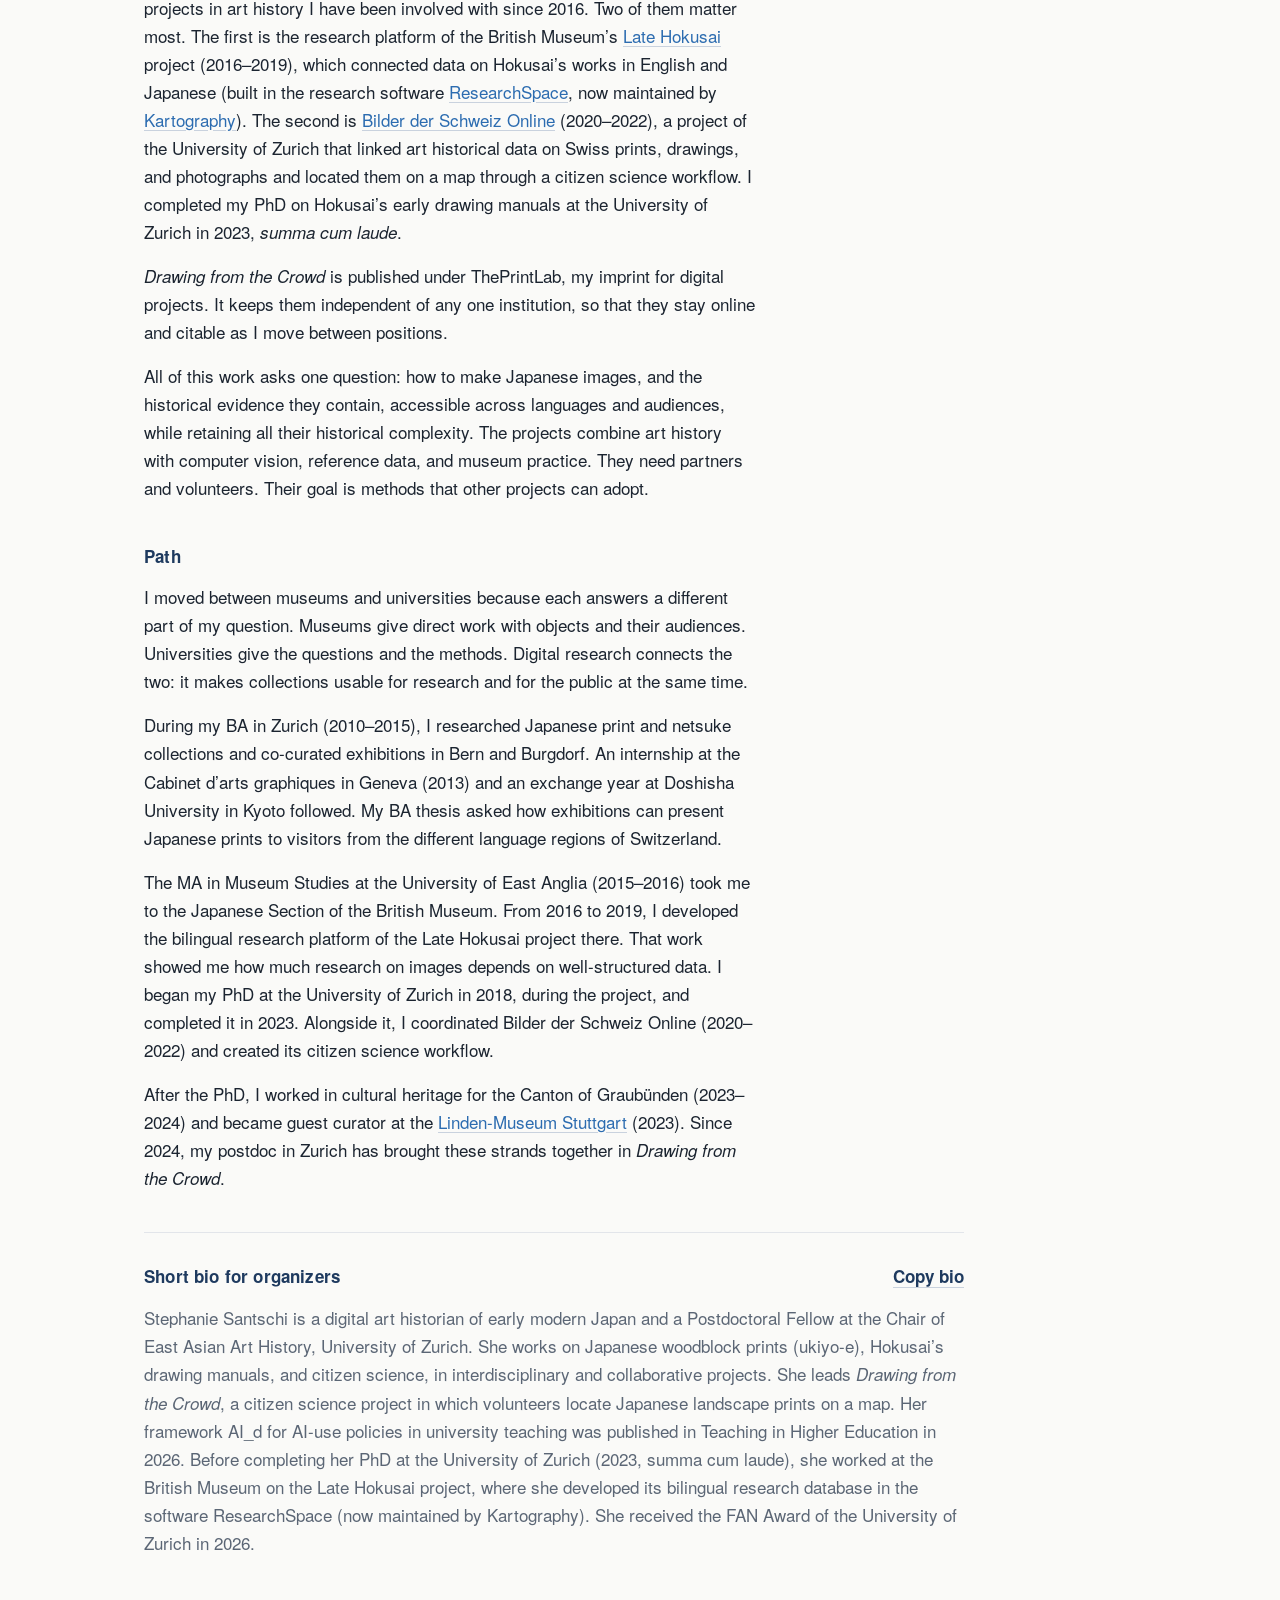
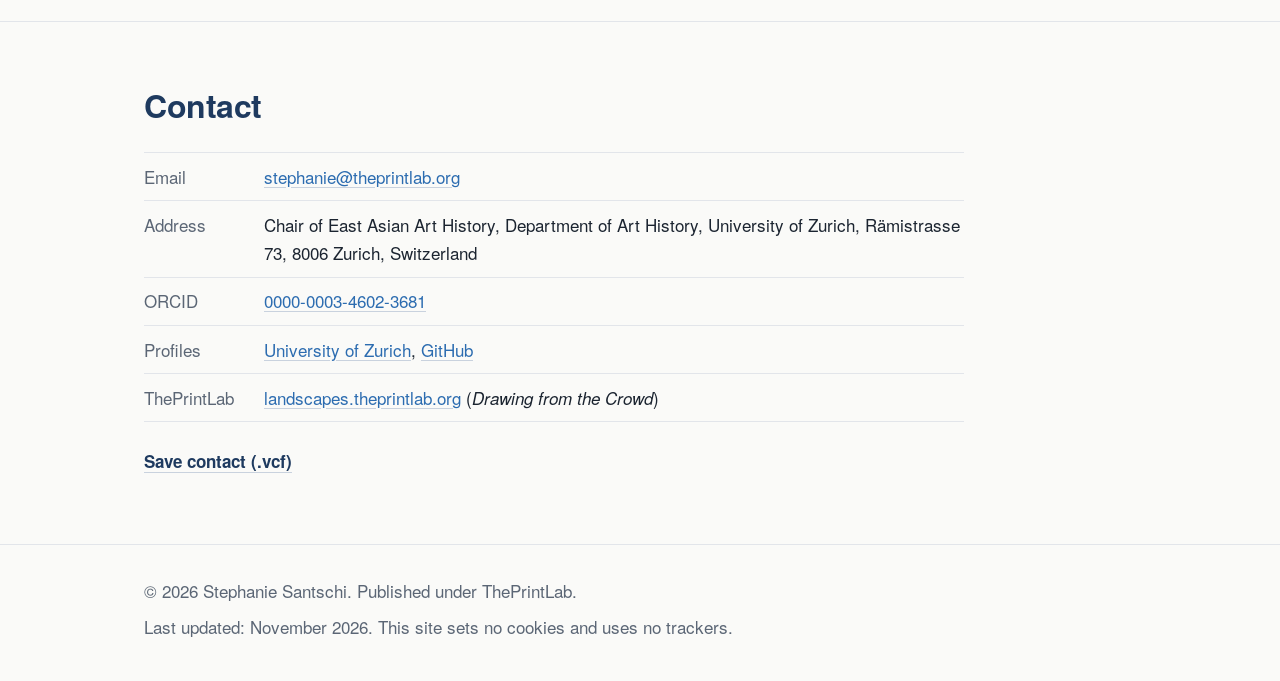
==== commit 910dcb60: "Link to the Drawing from the Crowd collection on Smapshot Co-Authored-By: Claude Opus 5.5 <noreply@a" ====
--- a/index.html
+++ b/index.html
@@ -126,7 +126,7 @@
             <div class="container">
                 <div class="sec-head"><h2>About</h2></div>
                 <div class="body">
-                    <p>Current project: <a href="https://landscapes.theprintlab.org"><em>Drawing from the Crowd</em></a>, led as Principal Investigator since 2024. In this citizen science project, volunteers locate Japanese woodblock prints (ukiyo-e) on a map to show which real places they depict. It builds on digital projects in art history I have been involved with since 2016. Two of them matter most. The first is the research platform of the British Museum’s <a href="https://www.britishmuseum.org/research/projects/late-hokusai-thought-technique-society">Late Hokusai</a> project (2016–2019), which connected data on Hokusai’s works in English and Japanese (built in the research software <a href="https://researchspace.org/">ResearchSpace</a>, now maintained by <a href="https://kartography.org/">Kartography</a>). The second is <a href="https://www.sari.uzh.ch/en/portfolio/bilder-der-schweiz-online.html">Bilder der Schweiz Online</a> (2020–2022), a project of the University of Zurich that linked art historical data on Swiss prints, drawings, and photographs and located them on a map through a citizen science workflow. I completed my PhD on Hokusai’s early drawing manuals at the University of Zurich in 2023, <em>summa cum laude</em>.</p>
+                    <p>Current project: <a href="https://landscapes.theprintlab.org"><em>Drawing from the Crowd</em></a>, led as Principal Investigator since 2024. In this citizen science project, volunteers <a href="https://smapshot.heig-vd.ch/contribute/?owners=19#5.99/37.1868/141.8015">locate Japanese woodblock prints (ukiyo-e) on a map</a> to show which real places they depict. It builds on digital projects in art history I have been involved with since 2016. Two of them matter most. The first is the research platform of the British Museum’s <a href="https://www.britishmuseum.org/research/projects/late-hokusai-thought-technique-society">Late Hokusai</a> project (2016–2019), which connected data on Hokusai’s works in English and Japanese (built in the research software <a href="https://researchspace.org/">ResearchSpace</a>, now maintained by <a href="https://kartography.org/">Kartography</a>). The second is <a href="https://www.sari.uzh.ch/en/portfolio/bilder-der-schweiz-online.html">Bilder der Schweiz Online</a> (2020–2022), a project of the University of Zurich that linked art historical data on Swiss prints, drawings, and photographs and located them on a map through a citizen science workflow. I completed my PhD on Hokusai’s early drawing manuals at the University of Zurich in 2023, <em>summa cum laude</em>.</p>
                     <p><em>Drawing from the Crowd</em> is published under ThePrintLab, my imprint for digital projects. It keeps them independent of any one institution, so that they stay online and citable as I move between positions.</p>
                     <p>All of this work asks one question: how to make Japanese images, and the historical evidence they contain, accessible across languages and audiences, while retaining all their historical complexity. The projects combine art history with computer vision, reference data, and museum practice. They need partners and volunteers. Their goal is methods that other projects can adopt.</p>
                     <h3>Path</h3>
--- a/style.css
+++ b/style.css
@@ -231,6 +231,16 @@
 .page-head h1 { font-size: var(--title); line-height: 1.15; font-weight: 700; color: var(--navy); letter-spacing: -0.015em; }
 .page-head p { color: var(--muted); margin-top: 0.5rem; max-width: var(--measure); }
 .page-head + section { border-top: 0; padding-top: 2.5rem; }
+/* Page heads with a photograph beside the title (Research, Talks, CV) */
+.page-head-figure { padding-bottom: 0.5rem; }
+.page-head-figure .container { display: grid; grid-template-columns: minmax(0, 1fr) minmax(0, 400px); gap: 1.5rem 3rem; align-items: center; }
+.head-text p { font-size: var(--step-0, 1rem); }
+.head-figure { margin: 0; }
+.head-figure img { display: block; width: 100%; height: auto; aspect-ratio: 3 / 2; object-fit: cover; border-radius: var(--radius); }
+.head-figure figcaption { font-size: var(--step--1); color: var(--muted); margin-top: 0.5rem; }
+@media (max-width: 700px) {
+    .page-head-figure .container { grid-template-columns: 1fr; }
+}
 
 /* Unfoldable lists */
 details.more { max-width: 820px; margin-top: 1rem; }
